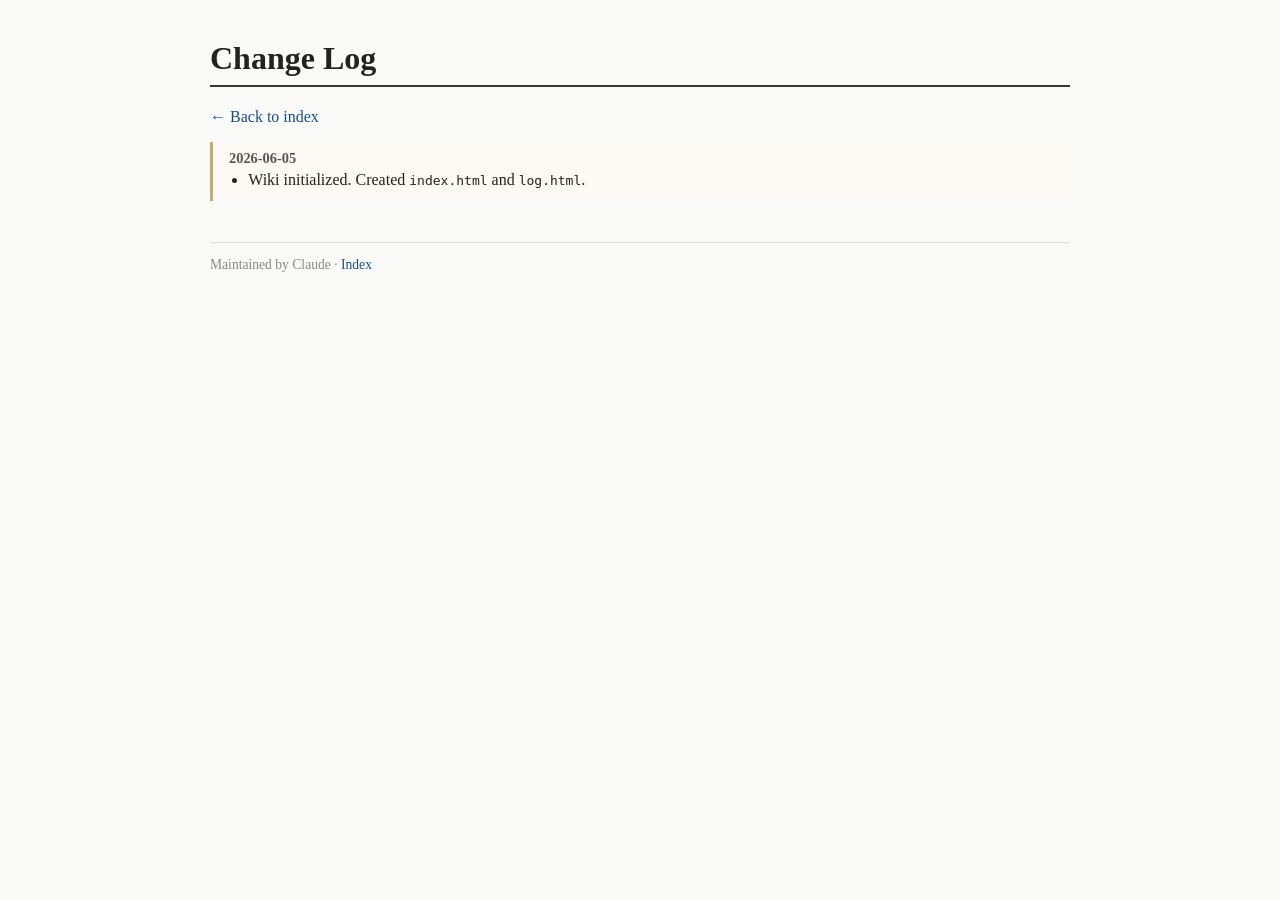
==== docs/log.html @ 83e6a0f4 "Initialize wiki — docs/index.html, log.html, publish.sh" ====
<!DOCTYPE html>
<html lang="en">
<head>
  <meta charset="UTF-8">
  <meta name="viewport" content="width=device-width, initial-scale=1.0">
  <title>AfterIran Wiki — Change Log</title>
  <style>
    body { font-family: Georgia, serif; max-width: 860px; margin: 40px auto; padding: 0 20px; color: #222; background: #fafaf8; }
    h1 { border-bottom: 2px solid #333; padding-bottom: 8px; }
    a { color: #1a4e8a; text-decoration: none; }
    a:hover { text-decoration: underline; }
    .entry { border-left: 3px solid #c8a96e; padding: 8px 16px; margin: 1em 0; background: #fdf9f4; }
    .entry .date { font-weight: bold; color: #555; font-size: 0.9em; }
    .entry ul { margin: 4px 0; padding-left: 1.2em; }
    footer { margin-top: 3em; font-size: 0.85em; color: #888; border-top: 1px solid #ddd; padding-top: 1em; }
  </style>
</head>
<body>

<h1>Change Log</h1>
<p><a href="index.html">← Back to index</a></p>

<div class="entry">
  <div class="date">2026-06-05</div>
  <ul>
    <li>Wiki initialized. Created <code>index.html</code> and <code>log.html</code>.</li>
  </ul>
</div>

<!-- NEW ENTRIES ABOVE THIS LINE -->

<footer>
  Maintained by Claude · <a href="index.html">Index</a>
</footer>

</body>
</html>
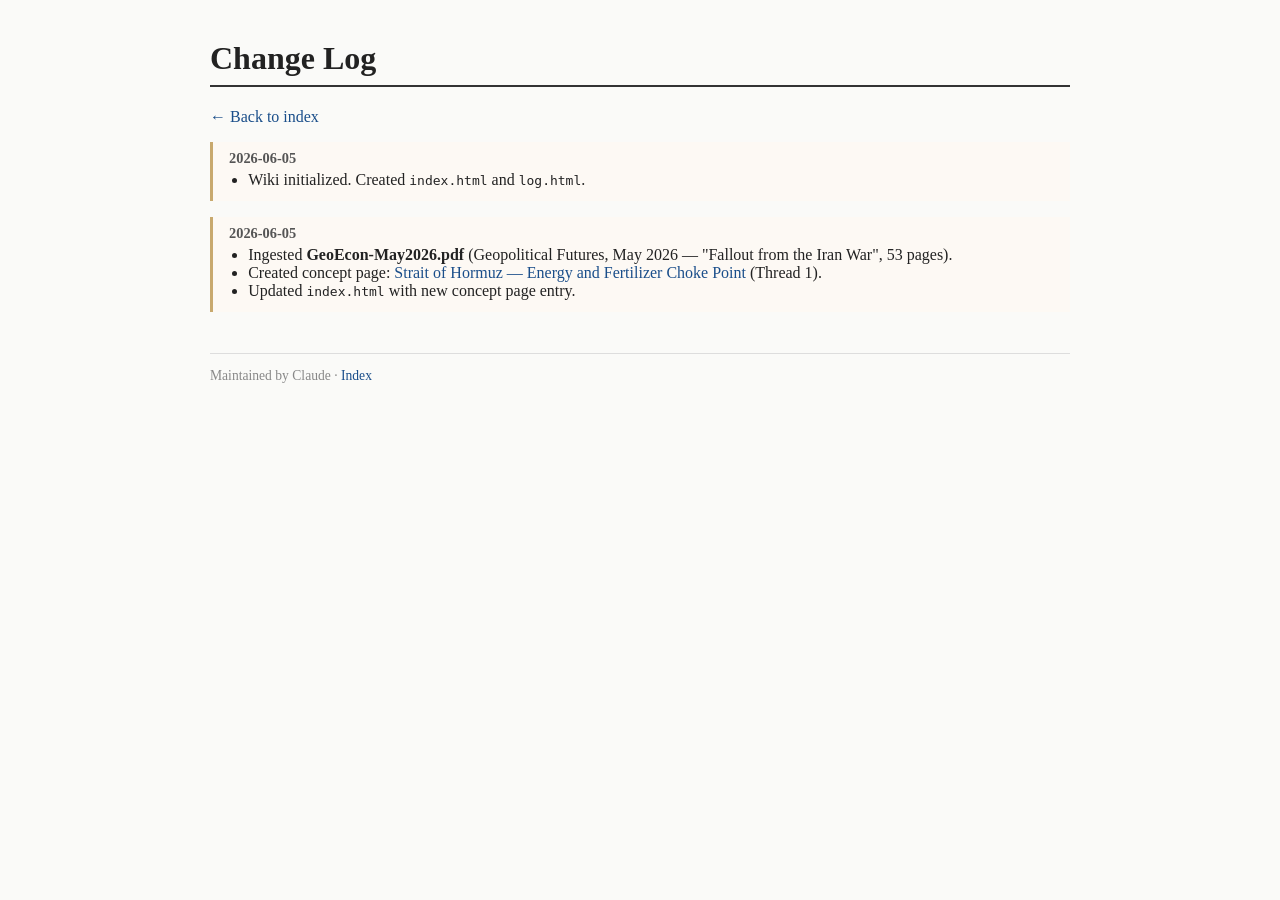
==== commit ebfc7b16: "Thread 1: Strait of Hormuz — energy and fertilizer choke point" ====
--- a/docs/log.html
+++ b/docs/log.html
@@ -27,6 +27,15 @@
   </ul>
 </div>
 
+<div class="entry">
+  <div class="date">2026-06-05</div>
+  <ul>
+    <li>Ingested <strong>GeoEcon-May2026.pdf</strong> (Geopolitical Futures, May 2026 — "Fallout from the Iran War", 53 pages).</li>
+    <li>Created concept page: <a href="strait-of-hormuz.html">Strait of Hormuz — Energy and Fertilizer Choke Point</a> (Thread 1).</li>
+    <li>Updated <code>index.html</code> with new concept page entry.</li>
+  </ul>
+</div>
+
 <!-- NEW ENTRIES ABOVE THIS LINE -->
 
 <footer>
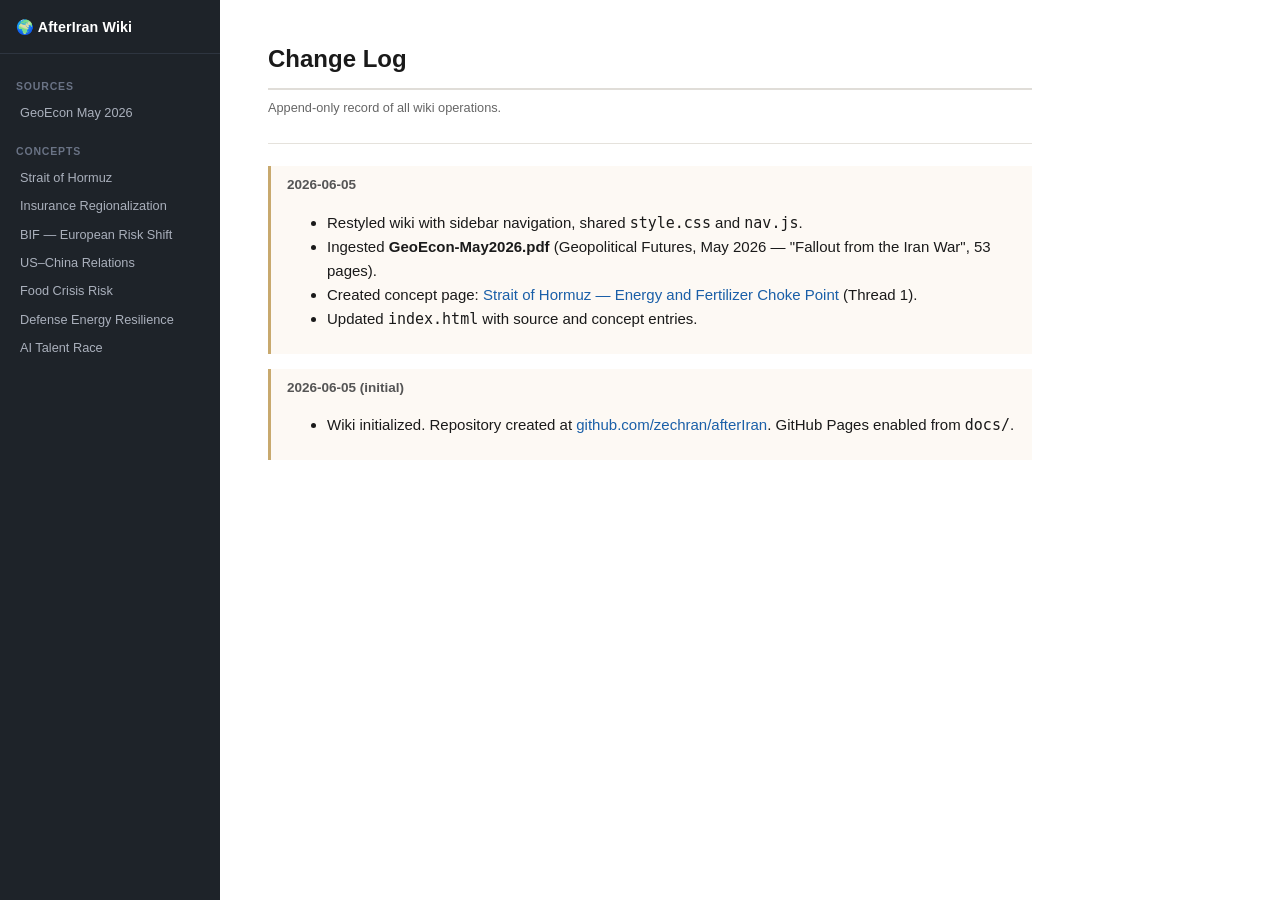
==== commit 5712e73a: "Restyle wiki: sidebar nav, shared CSS, nav.js template" ====
--- a/docs/log.html
+++ b/docs/log.html
@@ -3,44 +3,41 @@
 <head>
   <meta charset="UTF-8">
   <meta name="viewport" content="width=device-width, initial-scale=1.0">
-  <title>AfterIran Wiki — Change Log</title>
-  <style>
-    body { font-family: Georgia, serif; max-width: 860px; margin: 40px auto; padding: 0 20px; color: #222; background: #fafaf8; }
-    h1 { border-bottom: 2px solid #333; padding-bottom: 8px; }
-    a { color: #1a4e8a; text-decoration: none; }
-    a:hover { text-decoration: underline; }
-    .entry { border-left: 3px solid #c8a96e; padding: 8px 16px; margin: 1em 0; background: #fdf9f4; }
-    .entry .date { font-weight: bold; color: #555; font-size: 0.9em; }
-    .entry ul { margin: 4px 0; padding-left: 1.2em; }
-    footer { margin-top: 3em; font-size: 0.85em; color: #888; border-top: 1px solid #ddd; padding-top: 1em; }
-  </style>
+  <title>Change Log — AfterIran Wiki</title>
+  <link rel="stylesheet" href="style.css">
 </head>
 <body>
 
-<h1>Change Log</h1>
-<p><a href="index.html">← Back to index</a></p>
+<div id="sidebar"></div>
 
-<div class="entry">
-  <div class="date">2026-06-05</div>
-  <ul>
-    <li>Wiki initialized. Created <code>index.html</code> and <code>log.html</code>.</li>
-  </ul>
+<div id="content">
+
+  <h1>Change Log</h1>
+  <div class="meta">Append-only record of all wiki operations.</div>
+
+  <hr>
+
+  <div class="entry" style="border-left:3px solid #c8a96e; padding:8px 16px; margin:1em 0; background:#fdf9f4;">
+    <div style="font-weight:bold; color:#555; font-size:0.9em;">2026-06-05</div>
+    <ul>
+      <li>Restyled wiki with sidebar navigation, shared <code>style.css</code> and <code>nav.js</code>.</li>
+      <li>Ingested <strong>GeoEcon-May2026.pdf</strong> (Geopolitical Futures, May 2026 — "Fallout from the Iran War", 53 pages).</li>
+      <li>Created concept page: <a href="strait-of-hormuz.html">Strait of Hormuz — Energy and Fertilizer Choke Point</a> (Thread 1).</li>
+      <li>Updated <code>index.html</code> with source and concept entries.</li>
+    </ul>
+  </div>
+
+  <div class="entry" style="border-left:3px solid #c8a96e; padding:8px 16px; margin:1em 0; background:#fdf9f4;">
+    <div style="font-weight:bold; color:#555; font-size:0.9em;">2026-06-05 (initial)</div>
+    <ul>
+      <li>Wiki initialized. Repository created at <a href="https://github.com/zechran/afterIran">github.com/zechran/afterIran</a>. GitHub Pages enabled from <code>docs/</code>.</li>
+    </ul>
+  </div>
+
+  <!-- NEW ENTRIES ABOVE THIS LINE -->
+
 </div>
 
-<div class="entry">
-  <div class="date">2026-06-05</div>
-  <ul>
-    <li>Ingested <strong>GeoEcon-May2026.pdf</strong> (Geopolitical Futures, May 2026 — "Fallout from the Iran War", 53 pages).</li>
-    <li>Created concept page: <a href="strait-of-hormuz.html">Strait of Hormuz — Energy and Fertilizer Choke Point</a> (Thread 1).</li>
-    <li>Updated <code>index.html</code> with new concept page entry.</li>
-  </ul>
-</div>
-
-<!-- NEW ENTRIES ABOVE THIS LINE -->
-
-<footer>
-  Maintained by Claude · <a href="index.html">Index</a>
-</footer>
-
+<script src="nav.js"></script>
 </body>
 </html>
--- a/docs/style.css
+++ b/docs/style.css
@@ -0,0 +1,198 @@
+/* AfterIran Wiki — shared stylesheet */
+
+*, *::before, *::after { box-sizing: border-box; }
+
+body {
+  margin: 0;
+  font-family: -apple-system, BlinkMacSystemFont, "Segoe UI", Roboto, sans-serif;
+  font-size: 15px;
+  line-height: 1.6;
+  color: #1a1a1a;
+  background: #fff;
+  display: flex;
+  min-height: 100vh;
+}
+
+/* ── Sidebar ─────────────────────────────────────────────── */
+#sidebar {
+  width: 220px;
+  min-width: 220px;
+  background: #1e2329;
+  color: #ccc;
+  padding: 0;
+  position: fixed;
+  top: 0;
+  bottom: 0;
+  overflow-y: auto;
+  z-index: 10;
+}
+
+#sidebar .wiki-title {
+  display: block;
+  padding: 16px 16px 14px;
+  font-size: 0.95em;
+  font-weight: 700;
+  color: #fff;
+  text-decoration: none;
+  border-bottom: 1px solid #2e3540;
+  letter-spacing: 0.01em;
+}
+
+#sidebar .wiki-title:hover { color: #c8a96e; }
+
+#sidebar nav { padding: 8px 0 24px; }
+
+#sidebar .nav-section {
+  margin-top: 12px;
+}
+
+#sidebar .nav-section-title {
+  display: block;
+  padding: 4px 16px;
+  font-size: 0.7em;
+  font-weight: 700;
+  text-transform: uppercase;
+  letter-spacing: 0.08em;
+  color: #6a7385;
+}
+
+#sidebar .nav-section a {
+  display: block;
+  padding: 4px 16px 4px 20px;
+  font-size: 0.85em;
+  color: #aab0bc;
+  text-decoration: none;
+  white-space: nowrap;
+  overflow: hidden;
+  text-overflow: ellipsis;
+}
+
+#sidebar .nav-section a:hover { color: #fff; background: #2a3040; }
+#sidebar .nav-section a.active { color: #fff; background: #2a3040; border-left: 2px solid #c8a96e; padding-left: 18px; }
+
+/* ── Main content ────────────────────────────────────────── */
+#content {
+  margin-left: 220px;
+  padding: 40px 48px 60px;
+  max-width: 860px;
+  flex: 1;
+}
+
+h1 {
+  font-size: 1.6em;
+  font-weight: 700;
+  margin: 0 0 4px;
+  border-bottom: 2px solid #e0ddd8;
+  padding-bottom: 10px;
+}
+
+h2 {
+  font-size: 1.1em;
+  font-weight: 700;
+  margin-top: 2em;
+  color: #222;
+  border-bottom: 1px solid #eee;
+  padding-bottom: 4px;
+}
+
+h3 {
+  font-size: 0.97em;
+  font-weight: 700;
+  margin-top: 1.4em;
+  color: #333;
+}
+
+p { margin: 0.7em 0; }
+
+a { color: #1a5fa8; text-decoration: none; }
+a:hover { text-decoration: underline; }
+
+hr { border: none; border-top: 1px solid #e5e2dc; margin: 1.5em 0; }
+
+/* Meta block under title */
+.meta {
+  font-size: 0.85em;
+  color: #666;
+  margin: 8px 0 24px;
+}
+.meta strong { color: #444; }
+
+/* Tables */
+table {
+  width: 100%;
+  border-collapse: collapse;
+  font-size: 0.9em;
+  margin: 1em 0;
+}
+th {
+  text-align: left;
+  background: #f5f3ef;
+  border-bottom: 2px solid #ddd;
+  padding: 7px 10px;
+  font-weight: 600;
+}
+td {
+  padding: 6px 10px;
+  border-bottom: 1px solid #ece9e3;
+  vertical-align: top;
+}
+tr:hover td { background: #faf8f5; }
+
+/* Blockquote */
+blockquote {
+  border-left: 3px solid #c8a96e;
+  margin: 1em 0;
+  padding: 8px 16px;
+  background: #fdf9f3;
+  color: #444;
+  font-style: italic;
+}
+
+/* Investment box */
+.invest {
+  background: #f3f8ed;
+  border-left: 3px solid #5a8a3a;
+  padding: 14px 18px;
+  margin: 1.5em 0;
+  border-radius: 0 4px 4px 0;
+}
+.invest h3 { color: #3a6a1a; margin-top: 0.6em; }
+.invest h3:first-child { margin-top: 0; }
+
+/* Risk tags */
+.risk-high { color: #c0392b; font-weight: 700; }
+.risk-med  { color: #d68910; font-weight: 700; }
+.risk-low  { color: #27ae60; font-weight: 700; }
+
+/* Tags */
+.tag {
+  font-size: 0.72em;
+  background: #e4edf7;
+  color: #1a5fa8;
+  padding: 2px 7px;
+  border-radius: 3px;
+  margin-right: 4px;
+  white-space: nowrap;
+}
+
+/* Related pages box */
+.related {
+  background: #f7f5f1;
+  border: 1px solid #e5e2dc;
+  padding: 12px 16px;
+  margin-top: 2.5em;
+  border-radius: 4px;
+  font-size: 0.88em;
+}
+.related strong { display: block; margin-bottom: 6px; color: #555; }
+.related a { margin-right: 12px; }
+
+/* Footer */
+footer {
+  margin-top: 3em;
+  padding-top: 1em;
+  border-top: 1px solid #e5e2dc;
+  font-size: 0.82em;
+  color: #999;
+}
+footer a { color: #888; }
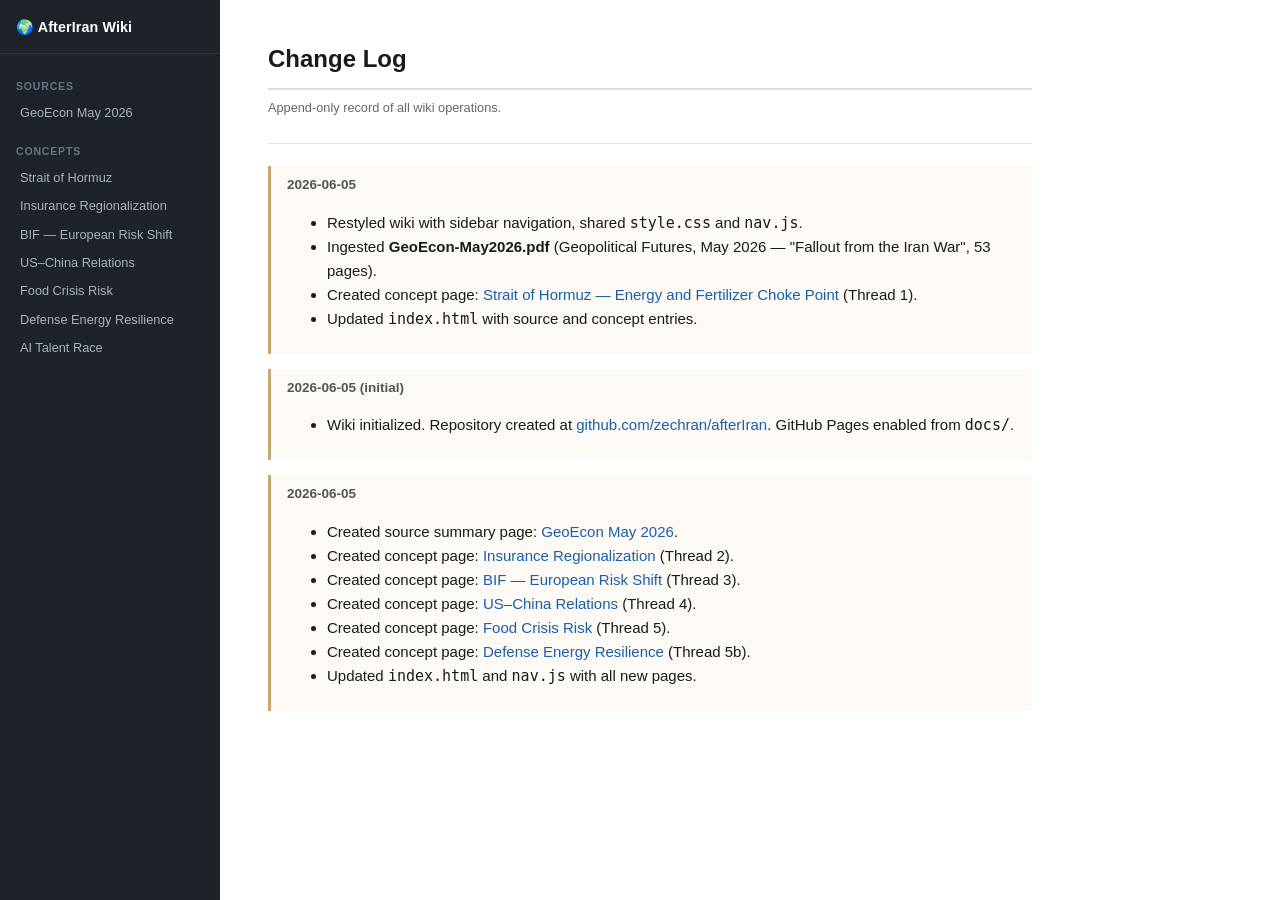
==== commit b03b5465: "Threads 2-5: insurance, BIF Europe, US-China, food crisis, defense energy" ====
--- a/docs/log.html
+++ b/docs/log.html
@@ -34,7 +34,20 @@
     </ul>
   </div>
 
-  <!-- NEW ENTRIES ABOVE THIS LINE -->
+<div class="entry" style="border-left:3px solid #c8a96e; padding:8px 16px; margin:1em 0; background:#fdf9f4;">
+  <div style="font-weight:bold; color:#555; font-size:0.9em;">2026-06-05</div>
+  <ul>
+    <li>Created source summary page: <a href="geoecon-may2026.html">GeoEcon May 2026</a>.</li>
+    <li>Created concept page: <a href="insurance-regionalization.html">Insurance Regionalization</a> (Thread 2).</li>
+    <li>Created concept page: <a href="bif-europe-risk.html">BIF — European Risk Shift</a> (Thread 3).</li>
+    <li>Created concept page: <a href="us-china-relations.html">US–China Relations</a> (Thread 4).</li>
+    <li>Created concept page: <a href="food-crisis-risk.html">Food Crisis Risk</a> (Thread 5).</li>
+    <li>Created concept page: <a href="defense-energy-resilience.html">Defense Energy Resilience</a> (Thread 5b).</li>
+    <li>Updated <code>index.html</code> and <code>nav.js</code> with all new pages.</li>
+  </ul>
+</div>
+
+<!-- NEW ENTRIES ABOVE THIS LINE -->
 
 </div>
 
